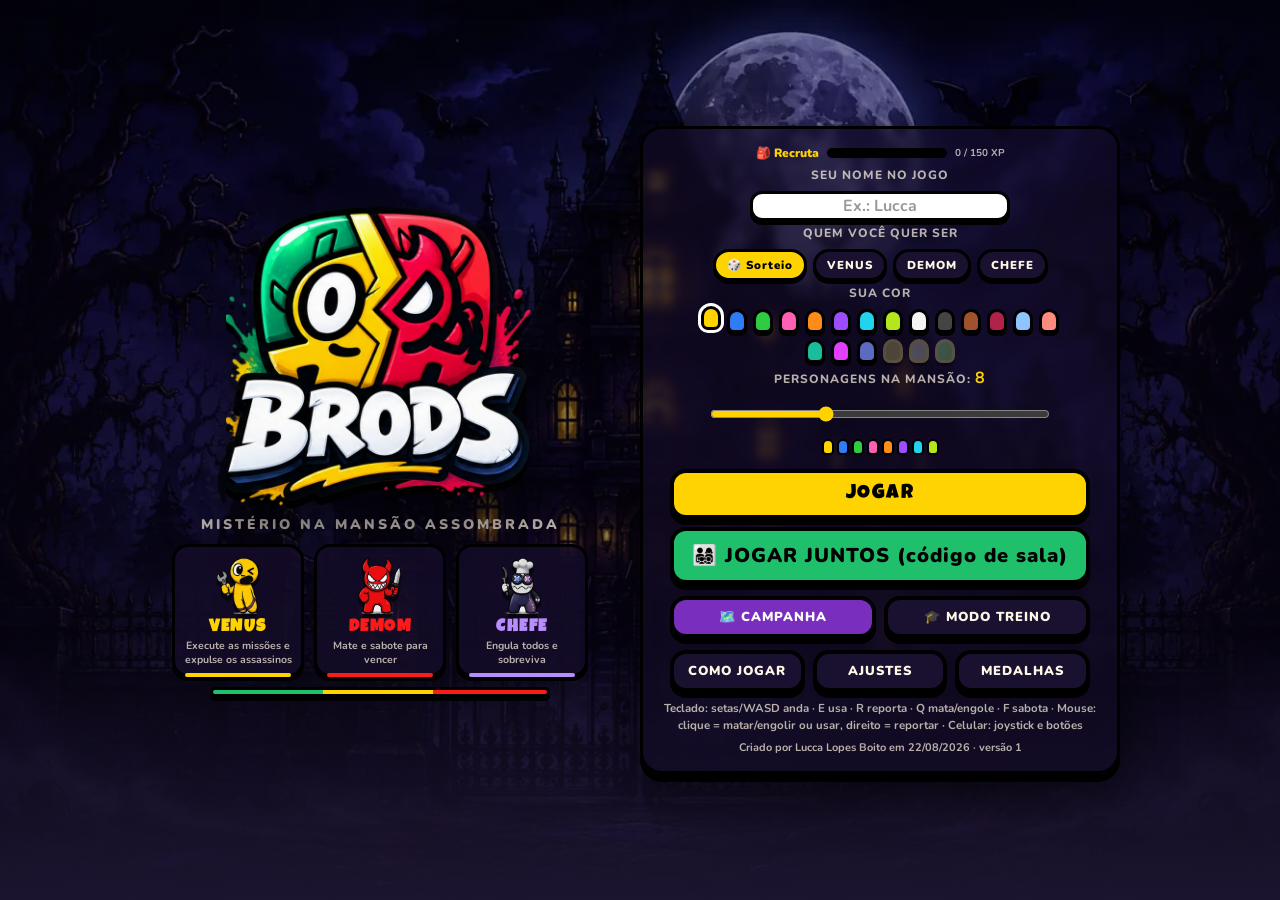
==== public/index.html @ 0fe0695c "publicação em brods.multiportal.app (Worker com assets estáticos); tela inicial no celular alinhada " ====
<!DOCTYPE html>
<html lang="pt-BR">
<head>
<meta charset="utf-8">
<meta name="viewport" content="width=device-width, initial-scale=1, maximum-scale=1, user-scalable=no, viewport-fit=cover">
<meta name="apple-mobile-web-app-capable" content="yes">
<meta name="mobile-web-app-capable" content="yes">
<title>BRODS</title>
<link rel="icon" href="data:image/svg+xml,<svg xmlns=%22http://www.w3.org/2000/svg%22 viewBox=%220 0 100 100%22><text y=%22.9em%22 font-size=%2290%22>🏚️</text></svg>">
<style>
@import url('https://fonts.googleapis.com/css2?family=Luckiest+Guy&family=Nunito:wght@600;800;900&display=swap');

:root{
  --night:#1b1037; --night-2:#0d0820; --ink:#0b0716;
  --card:#2a1a4a; --card-2:#1a1030; --panel:rgba(20,12,40,.86);
  --cream:#fff7e6; --muted:rgba(255,247,230,.7);
  --yellow:#ffd300; --red:#ff1a1a; --green:#1fbf6b; --lilac:#b98cff; --purple:#7a2ebe;
  --accent:var(--yellow);
  --display:"Luckiest Guy","Arial Black","Trebuchet MS",sans-serif;
  --body:"Nunito","Segoe UI","Trebuchet MS",Arial,sans-serif;
  --shadow:0 4px 0 #000; --shadow-lg:0 8px 0 #000,0 20px 50px rgba(0,0,0,.55);
  --r:16px;
}
*{box-sizing:border-box;-webkit-tap-highlight-color:transparent}
html,body{margin:0;height:100%;background:var(--night);color:var(--cream);font-family:var(--body);font-weight:800;overflow:hidden;touch-action:none;overscroll-behavior:none}
#app{position:fixed;inset:0}
canvas#game{position:absolute;inset:0;width:100%;height:100%;display:block}
.hidden{display:none!important}
button{font-family:inherit;font-weight:900;cursor:pointer}
button:focus-visible,input:focus-visible,.mp:focus-visible{outline:3px solid var(--yellow);outline-offset:3px}
h1,h2,.display{font-family:var(--display);font-weight:400;letter-spacing:1px;-webkit-font-smoothing:antialiased}
@media (prefers-reduced-motion:reduce){*,*::before,*::after{animation-duration:.01ms!important;animation-iteration-count:1!important;transition-duration:.01ms!important}}

/* ===== pincelada tricolor (assinatura) ===== */
.stripes{height:10px;border-radius:999px;background:linear-gradient(90deg,var(--green) 0 33%,var(--yellow) 33% 66%,var(--red) 66%);border:3px solid #000;box-shadow:var(--shadow)}

/* ===== Botões adesivo ===== */
.big-btn{display:block;width:100%;margin:10px 0 0;padding:15px 18px;border-radius:var(--r);border:4px solid #000;background:var(--yellow);color:#000;font-size:22px;letter-spacing:1.5px;box-shadow:0 6px 0 #000;transition:transform .08s,box-shadow .08s,filter .15s;font-family:var(--display);font-weight:400}
.big-btn:hover{filter:brightness(1.06)}
.big-btn:active{transform:translateY(5px);box-shadow:0 1px 0 #000}
.big-btn.secondary{background:var(--card-2);color:var(--cream);font-family:var(--body);font-weight:900;font-size:15px;letter-spacing:1px;padding:12px}
.small-btn{border:3px solid #000;border-radius:12px;background:var(--yellow);color:#000;padding:8px 14px;box-shadow:var(--shadow);font-size:14px;transition:transform .08s,box-shadow .08s}
.small-btn:active{transform:translateY(3px);box-shadow:0 1px 0 #000}
.small-btn:disabled{opacity:.4;cursor:default}
.icon-btn{background:var(--panel);color:#fff;border:3px solid #000;border-radius:12px;width:42px;height:42px;font-size:18px;box-shadow:var(--shadow);transition:transform .08s,box-shadow .08s}
.icon-btn:active{transform:translateY(3px);box-shadow:0 1px 0 #000}
.key{display:inline-block;background:var(--yellow);color:#000;border-radius:6px;padding:0 7px;border:2px solid #000;font-weight:900;font-size:.9em;line-height:1.5}

/* ===== Overlays / cartões ===== */
.overlay{position:absolute;inset:0;display:flex;align-items:center;justify-content:center;background:rgba(8,4,20,.74);backdrop-filter:blur(3px);z-index:10;padding:12px}
.card,#start-card,#mg-card{background:var(--card);border:4px solid #000;border-radius:22px;padding:22px;box-shadow:var(--shadow-lg);max-width:520px;width:100%;text-align:center}
.card h2{margin:0 0 10px;font-size:30px;color:var(--yellow);text-shadow:3px 3px 0 #000}
.hint{font-size:12.5px;color:var(--muted);margin:12px 0 0;font-weight:700;line-height:1.5}
.version{font-size:11px;color:var(--muted);margin:6px 0 0;font-weight:700}

/* ===== Tela inicial ===== */
#start{background:radial-gradient(circle at 86% 10%,#f4efc2 0 42px,rgba(244,239,194,.25) 46px,transparent 70px),radial-gradient(ellipse at 50% 20%,#3a2466 0%,#1b1037 45%,#0d0820 100%);overflow-x:hidden;overflow-y:auto;flex-direction:column;padding:6px}
#start::before{ /* mansão em silhueta */
  content:"";position:absolute;left:50%;bottom:0;width:min(120vw,1100px);height:42vh;transform:translateX(-50%);
  background:
    linear-gradient(#0b0716,#0b0716) 50% 100%/58% 55% no-repeat,
    linear-gradient(#0b0716,#0b0716) 18% 100%/14% 75% no-repeat,
    linear-gradient(#0b0716,#0b0716) 82% 100%/12% 85% no-repeat,
    linear-gradient(#0b0716,#0b0716) 50% 100%/100% 22% no-repeat;
  opacity:.9;pointer-events:none}
#start::after{ /* névoa */
  content:"";position:absolute;left:0;right:0;bottom:0;height:28vh;background:linear-gradient(transparent,rgba(120,100,170,.28));pointer-events:none;animation:fog 9s ease-in-out infinite alternate}
@keyframes fog{from{opacity:.6}to{opacity:1}}
#start-card{background:transparent;border:none;box-shadow:none;max-width:640px;position:relative;z-index:1;padding:4px;margin:auto}
#start-logo{width:min(78vw,400px);max-height:30vh;object-fit:contain;filter:drop-shadow(0 8px 0 #000) drop-shadow(0 16px 30px rgba(0,0,0,.6));animation:logoin .7s cubic-bezier(.2,1.4,.4,1)}
@keyframes logoin{from{transform:scale(.6) rotate(-6deg);opacity:0}to{transform:none;opacity:1}}
.tagline{font-size:14px;letter-spacing:3px;text-transform:uppercase;margin:0 0 10px;color:var(--muted);font-weight:900}
#start-roles{display:flex;justify-content:center;gap:12px;margin:4px 0 10px}
.role-chip{background:var(--panel);border:3px solid #000;border-radius:var(--r);padding:10px 8px 8px;width:150px;box-shadow:var(--shadow);position:relative;transition:transform .15s}
.role-chip:hover{transform:translateY(-4px)}
.role-chip img{height:56px;display:block;margin:0 auto 4px;filter:drop-shadow(0 4px 0 rgba(0,0,0,.6))}
.role-chip span{font-family:var(--display);font-size:17px;letter-spacing:1.5px;display:block}
.role-chip small{display:block;font-size:10.5px;color:var(--muted);font-weight:700;line-height:1.3;margin-top:3px}
.role-chip.venus span{color:var(--yellow)}.role-chip.demom span{color:var(--red)}.role-chip.chefe span{color:var(--lilac)}
.role-chip::after{content:"";position:absolute;left:10px;right:10px;bottom:-3px;height:4px;border-radius:3px}
.role-chip.venus::after{background:var(--yellow)}.role-chip.demom::after{background:var(--red)}.role-chip.chefe::after{background:var(--lilac)}
.opt-row{display:flex;flex-direction:column;align-items:center;gap:8px;margin:6px 0 4px}
.opt-row label{font-size:13px;letter-spacing:1px;text-transform:uppercase;color:var(--muted)}
.opt-row label b{color:var(--yellow);font-size:16px}
.opt-row input{width:min(80vw,340px);accent-color:var(--yellow);height:30px}
#crowd{display:flex;gap:3px;justify-content:center;flex-wrap:wrap;max-width:360px;min-height:22px}
#crowd i{width:14px;height:18px;border-radius:7px 7px 5px 5px;border:2px solid #000;display:block}
#start .big-btn{max-width:340px;margin-left:auto;margin-right:auto;padding:12px 18px}
#start .big-btn.secondary{padding:9px;margin-top:8px}
@media (max-height:700px){#start-logo{max-height:24vh}.role-chip img{height:44px}.role-chip small{display:none}#start-roles{margin-bottom:6px}.stripes{display:none}.hint{display:none}}

/* ===== Revelação ===== */
#reveal{background:#000;flex-direction:column}
#reveal-card{text-align:center;animation:pop .5s}
.reveal-pre{font-size:20px;color:var(--muted);margin:0;letter-spacing:2px;text-transform:uppercase}
#reveal-img{height:190px;margin:12px 0;filter:drop-shadow(0 10px 0 #000);animation:bounce .9s cubic-bezier(.2,1.6,.4,1)}
@keyframes bounce{from{transform:translateY(-60px) scale(.6);opacity:0}to{transform:none;opacity:1}}
#reveal-role{font-size:64px;margin:0;letter-spacing:5px;text-shadow:5px 5px 0 #000}
#reveal-role.venus{color:var(--yellow)}#reveal-role.demom{color:var(--red)}#reveal-role.chefe{color:var(--lilac)}
#reveal-goal{font-size:18px;margin:8px 0 0}
#reveal-controls{margin-top:14px;font-size:15px;background:rgba(255,255,255,.06);border:3px solid #000;border-radius:14px;padding:10px 18px;display:inline-block;line-height:1.9;text-align:left}
#reveal-controls b{color:var(--yellow)}

/* ===== HUD ===== */
#hud{position:absolute;inset:0;pointer-events:none}
#hud-top{position:absolute;left:0;right:0;top:0;display:flex;align-items:flex-start;justify-content:space-between;padding:10px 12px;padding-top:max(10px,env(safe-area-inset-top))}
#task-panel{background:var(--panel);border:3px solid #000;border-radius:var(--r);padding:8px 12px 10px;min-width:210px;max-width:270px;box-shadow:var(--shadow);pointer-events:auto}
#task-title{font-size:12px;letter-spacing:2px;display:flex;justify-content:space-between;gap:10px;color:var(--muted)}
#task-title span{color:var(--yellow);font-size:13px}
#task-bar{height:12px;background:#000;border-radius:8px;margin:6px 0 8px;overflow:hidden;border:2px solid #000}
#task-fill{height:100%;width:0;background:linear-gradient(90deg,var(--green),var(--yellow) 60%,var(--red));transition:width .4s}
#task-list{list-style:none;margin:0;padding:0;font-size:12.5px;line-height:1.55;max-height:30vh;overflow:hidden;font-weight:700}
#task-list li{white-space:nowrap;overflow:hidden;text-overflow:ellipsis;display:flex;gap:6px;align-items:center}
#task-list li::before{content:"";width:9px;height:9px;border-radius:50%;background:var(--yellow);border:2px solid #000;flex:none}
#task-list li.done{text-decoration:line-through;color:var(--muted)}
#task-list li.done::before{background:var(--green)}
#hud-center{display:flex;flex-direction:column;align-items:center;gap:6px}
#room-name{background:var(--panel);border:3px solid #000;border-radius:999px;padding:6px 18px;font-size:14px;letter-spacing:2px;text-transform:uppercase;box-shadow:var(--shadow)}
#role-banner{font-family:var(--display);font-size:13px;letter-spacing:2px;padding:3px 14px;border-radius:999px;border:3px solid #000;background:#000;box-shadow:0 3px 0 #000}
#role-banner.venus{color:var(--yellow)}#role-banner.demom{color:#fff;background:var(--red)}#role-banner.chefe{color:#fff;background:var(--purple)}
#hud-right{display:flex;gap:8px;pointer-events:auto}
#prompt,#prompt2{position:absolute;left:50%;transform:translateX(-50%);background:var(--panel);border:3px solid #000;border-radius:12px;padding:8px 16px;font-size:15px;box-shadow:var(--shadow);animation:bob 1s infinite;white-space:nowrap}
#prompt{bottom:18%}#prompt2{bottom:27%}
#prompt .key{margin-right:6px}
#prompt2 .key{background:var(--red);color:#fff;margin-right:6px}
#prompt2.report .key{background:#fff;color:#000}
@keyframes bob{0%,100%{transform:translate(-50%,0)}50%{transform:translate(-50%,-6px)}}
#toast{position:absolute;left:50%;top:20%;transform:translateX(-50%);background:#000;color:#fff;border:3px solid var(--yellow);border-radius:12px;padding:10px 18px;font-size:16px;box-shadow:var(--shadow);animation:pop .3s;max-width:90vw;text-align:center}
@keyframes pop{from{transform:translate(-50%,0) scale(.6)}to{transform:translate(-50%,0) scale(1)}}
#hint{position:absolute;left:50%;top:13%;transform:translateX(-50%);background:rgba(0,0,0,.82);border:3px solid var(--yellow);border-radius:12px;padding:8px 16px;font-size:14px;max-width:88vw;text-align:center}
#ghost-note{position:absolute;left:50%;bottom:12%;transform:translateX(-50%);background:rgba(60,60,120,.85);border:3px solid #aab;border-radius:12px;padding:8px 14px;font-size:14px}
#cooldown{position:absolute;right:14px;bottom:30%;background:var(--panel);border:3px solid #000;border-radius:12px;padding:6px 12px;box-shadow:var(--shadow);font-size:13px}
#cooldown #cd-label{font-family:var(--display);letter-spacing:1px;color:var(--lilac)}
body.touch #cooldown{bottom:auto;top:120px;right:10px;padding:4px 8px;font-size:11px}
body.touch #cd-ring{width:42px;height:42px}

/* Touch */
#touch-ui{display:none}
body.touch #touch-ui{display:block}
#joystick{position:absolute;left:0;bottom:0;width:50%;height:55%;pointer-events:auto}
#joy-base{position:absolute;left:40px;bottom:40px;width:130px;height:130px;border-radius:50%;background:rgba(255,255,255,.12);border:3px solid rgba(255,255,255,.35);display:none}
#joy-base.active{display:block}
#joy-knob{position:absolute;left:50%;top:50%;width:60px;height:60px;margin:-30px 0 0 -30px;border-radius:50%;background:rgba(255,211,0,.85);border:3px solid #000}
#touch-buttons{position:absolute;right:18px;bottom:26px;display:flex;flex-direction:column;gap:12px;pointer-events:auto;padding-bottom:env(safe-area-inset-bottom)}
.act-btn{width:86px;height:86px;border-radius:50%;border:4px solid #000;background:var(--yellow);color:#000;font-size:14px;letter-spacing:.5px;box-shadow:0 5px 0 #000;opacity:.5;transition:opacity .2s}
.act-btn.ready{opacity:1;animation:pulse .8s infinite}
.act-btn:active{transform:translateY(4px);box-shadow:0 1px 0 #000}
.act-btn.kill{background:var(--red);color:#fff}
.act-btn.report{background:#fff}
@keyframes pulse{0%,100%{transform:scale(1)}50%{transform:scale(1.06)}}

/* ===== Minijogo ===== */
#mg-card{max-width:560px;padding:14px;text-align:left}
#mg-head{display:flex;justify-content:space-between;align-items:center;margin-bottom:8px}
#mg-title{font-family:var(--display);font-size:20px;letter-spacing:1px;color:var(--yellow)}
#mg-body{background:var(--card-2);border:3px solid #000;border-radius:14px;padding:14px;min-height:220px;user-select:none}
.mg-instr{font-size:14px;margin:0 0 10px;font-weight:700}
.mg-row{display:flex;gap:10px;flex-wrap:wrap;justify-content:center;align-items:center}
.mg-tile{border:3px solid #000;border-radius:12px;background:#fff;color:#000;font-size:22px;min-width:56px;height:64px;display:flex;align-items:center;justify-content:center;cursor:pointer;box-shadow:var(--shadow);transition:transform .1s}
.mg-tile:active{transform:translateY(3px);box-shadow:0 1px 0 #000}
.mg-tile.done{opacity:.35;pointer-events:none}
.mg-tile.sel{outline:4px solid var(--yellow)}
.mg-tile.wrong{animation:shake .3s}
@keyframes shake{0%,100%{transform:translateX(0)}25%{transform:translateX(-6px)}75%{transform:translateX(6px)}}
.mg-ok{margin-top:12px;text-align:center;color:var(--green);font-size:18px}
.mg-book{width:40px;height:90px;border-radius:6px;color:#fff;font-size:18px;writing-mode:vertical-rl}
.mg-wire{display:flex;justify-content:space-between;gap:30px}
.mg-wire .col{display:flex;flex-direction:column;gap:10px}
.mg-dot{width:56px;height:40px;border-radius:10px;border:3px solid #000;cursor:pointer;box-shadow:var(--shadow)}
.mg-dot.sel{outline:4px solid #fff}
.mg-dot.done{opacity:.35;pointer-events:none}
.mg-slider{width:100%;accent-color:var(--yellow);height:40px}
.mg-candle{width:44px;height:80px;border-radius:8px 8px 4px 4px;background:#eee;border:3px solid #000;position:relative;cursor:pointer;box-shadow:var(--shadow)}
.mg-candle::after{content:"";position:absolute;left:50%;top:-22px;width:16px;height:22px;margin-left:-8px;border-radius:50% 50% 50% 50%/60% 60% 40% 40%;background:#ffb000;opacity:0;transition:opacity .15s}
.mg-candle.lit::after{opacity:1}
.mg-candle.flash{background:var(--yellow)}
.mg-switch{width:46px;height:80px;border-radius:10px;border:3px solid #000;background:#333;position:relative;cursor:pointer;box-shadow:var(--shadow)}
.mg-switch::after{content:"";position:absolute;left:6px;right:6px;height:30px;border-radius:6px;background:#c00;top:44px;transition:top .15s,background .15s}
.mg-switch.on::after{top:6px;background:var(--green)}
.mg-pad{display:grid;grid-template-columns:repeat(3,64px);gap:8px;justify-content:center}
.mg-code{font-size:26px;letter-spacing:8px;text-align:center;margin:6px 0;min-height:34px}
.mg-note{background:#fff8c6;color:#000;border:3px solid #000;border-radius:8px;padding:6px 12px;display:inline-block;transform:rotate(-3deg);margin-bottom:8px}
.mg-paint{width:70px;height:56px;border:4px solid #8b5a2b;background:#345;cursor:pointer;box-shadow:var(--shadow);transition:transform .2s}
.mg-meter{position:relative;height:40px;background:#222;border:3px solid #000;border-radius:10px;overflow:hidden}
.mg-zone{position:absolute;top:0;bottom:0;background:rgba(31,191,107,.7)}
.mg-mark{position:absolute;top:0;bottom:0;width:6px;background:var(--yellow)}
.mg-dirt{width:60px;height:60px;border-radius:50%;background:radial-gradient(#6b4b2a,#3a2612);border:3px solid #000;cursor:pointer}
.mg-dirt.done{opacity:0;pointer-events:none;transition:opacity .3s}
.mg-slot{width:64px;height:64px;border:3px dashed #aaa;border-radius:12px;display:flex;align-items:center;justify-content:center;font-size:30px}
.mg-slot.filled{border-style:solid;border-color:var(--green)}
.mg-hold{width:100%;padding:18px;font-size:20px;border-radius:14px;border:4px solid #000;background:var(--yellow);color:#000;box-shadow:0 5px 0 #000}
.mg-progress{height:18px;background:#000;border-radius:10px;overflow:hidden;margin-top:10px;border:2px solid #000}
.mg-progress div{height:100%;width:0;background:var(--green)}

/* ===== Reunião ===== */
#meet-card{background:var(--card);border:4px solid #000;border-radius:22px;box-shadow:var(--shadow-lg);width:min(96vw,920px);max-height:96vh;display:flex;flex-direction:column;overflow:hidden}
#meet-head{display:flex;justify-content:space-between;align-items:center;padding:10px 16px;background:var(--card-2);font-size:17px;border-bottom:3px solid #000}
#meet-title{font-family:var(--display);letter-spacing:1px;font-size:19px;color:var(--yellow)}
#meet-timer{background:var(--yellow);color:#000;border-radius:999px;min-width:46px;text-align:center;padding:3px 12px;border:3px solid #000;font-size:16px;box-shadow:0 3px 0 #000}
#meet-body{display:flex;gap:10px;padding:10px;flex:1;min-height:0}
#meet-players{display:grid;grid-template-columns:repeat(2,1fr);gap:6px;align-content:start;width:46%;overflow:auto}
.mp{display:flex;align-items:center;gap:6px;background:var(--card-2);border:3px solid #000;border-radius:12px;padding:4px 6px;cursor:pointer;position:relative;min-height:50px;transition:transform .1s,background .15s}
.mp canvas{width:36px;height:36px}
.mp .nm{font-size:13px}
.mp.dead{opacity:.4;cursor:default}
.mp.dead .nm::after{content:" ☠"}
.mp.me{outline:3px solid var(--yellow)}
.mp.voted{outline:3px solid #fff}
.mp .votes{margin-left:auto;display:flex;gap:2px;flex-wrap:wrap;max-width:70px}
.mp .votes i{display:block;width:12px;height:12px;border-radius:50%;border:2px solid #000}
.mp .tag{position:absolute;right:4px;top:-9px;font-size:10px;background:#000;border-radius:6px;padding:1px 6px;color:var(--yellow)}
.mp.votable:hover{background:#3a2a5a;transform:translateY(-2px)}
#meet-chat{flex:1;display:flex;flex-direction:column;min-width:0}
#chat-log{flex:1;overflow:auto;background:var(--card-2);border:3px solid #000;border-radius:12px;padding:8px;min-height:160px;max-height:46vh}
.bub{margin:4px 0;padding:6px 10px;border-radius:12px;background:#3a2f55;border:2px solid #000;font-size:13px;font-weight:700;animation:bubin .25s}
@keyframes bubin{from{transform:scale(.7);opacity:0}to{transform:scale(1);opacity:1}}
.bub b{margin-right:4px;font-weight:900}
.bub.sys{background:transparent;border:none;color:var(--muted);font-style:italic;text-align:center}
.bub.me{background:#4b2f7a}
#chat-input-row{display:flex;gap:6px;margin-top:6px}
#chat-input{flex:1;border:3px solid #000;border-radius:10px;padding:9px 10px;font-size:14px;font-family:inherit;font-weight:700;background:#fff;color:#000}
#meet-foot{display:flex;justify-content:space-between;align-items:center;padding:8px 16px;background:var(--card-2);border-top:3px solid #000;font-size:13px;letter-spacing:1px;text-transform:uppercase;color:var(--muted)}

/* ===== Expulsão / fim ===== */
#eject{background:#000}
#eject-card{text-align:center}
#eject-img{height:150px;animation:spin 3s linear infinite;filter:drop-shadow(0 8px 0 #000)}
@keyframes spin{from{transform:rotate(0)}to{transform:rotate(360deg)}}
#eject-text{font-size:26px;margin-top:16px}
#win-card{max-width:680px}
#win-title{font-size:52px;margin:0 0 6px;text-shadow:4px 4px 0 #000;letter-spacing:3px}
#win-title.venus{color:var(--yellow)}#win-title.demom{color:var(--red)}#win-title.chefe{color:var(--lilac)}
#win-sub{margin:0 0 10px;font-size:18px}
#win-roster{display:flex;flex-wrap:wrap;gap:6px;justify-content:center;margin:10px 0}
#win-roster .mp{cursor:default;width:auto}

/* ===== Como jogar ===== */
#how-card{max-width:860px;text-align:left}
#how-card h2{text-align:center}
.how-cols{display:flex;gap:10px;flex-wrap:wrap}
.how-box{flex:1;min-width:200px;background:var(--card-2);border:3px solid #000;border-radius:14px;padding:12px;font-size:13px;font-weight:700;line-height:1.45;border-top-width:6px}
.how-box b:first-child{font-family:var(--display);font-size:18px;letter-spacing:1.5px;font-weight:400}
.how-box.venus{border-top-color:var(--yellow)}.how-box.demom{border-top-color:var(--red)}.how-box.chefe{border-top-color:var(--lilac)}
.how-box.venus b:first-child{color:var(--yellow)}.how-box.demom b:first-child{color:var(--red)}.how-box.chefe b:first-child{color:var(--lilac)}
.how-box p{margin:6px 0 0}

/* ===== Mobile ===== */
@media (max-width:700px){
  #task-panel{min-width:150px;max-width:170px;padding:6px 8px}
  #task-list{display:none}
  #room-name{font-size:11px;padding:5px 10px}
  #role-banner{font-size:11px}
  #mg-body{min-height:180px}
  #start-roles{gap:6px}.role-chip{width:30%;padding:8px 4px}.role-chip img{height:48px}.role-chip span{font-size:14px}.role-chip small{font-size:9px}
  #start-logo{width:min(70vw,300px)}
  #meet-body{flex-direction:column}
  #meet-players{width:100%;grid-template-columns:repeat(3,1fr)}
  .mp canvas{width:28px;height:28px}.mp .nm{font-size:11px}
  #chat-log{min-height:100px;max-height:26vh}
  #reveal-img{height:120px}#reveal-role{font-size:42px}
  .how-cols{flex-direction:column}#how-card{max-height:92vh;overflow:auto}
  #win-title{font-size:36px}
}

/* ===== sabotagem ===== */
#sab-banner{position:absolute;left:50%;top:8%;transform:translateX(-50%);background:var(--red);color:#fff;border:3px solid #000;border-radius:12px;padding:8px 18px;font-size:15px;letter-spacing:1px;box-shadow:var(--shadow);text-transform:uppercase;white-space:nowrap;max-width:92vw;overflow:hidden;text-overflow:ellipsis}
#sab-banner.urgent{animation:blink .5s infinite}
@keyframes blink{50%{background:#000}}
body.touch #sab-banner{top:auto;bottom:2%;font-size:12px}
.act-btn.sab{background:var(--purple);color:#fff;font-size:12px}
.sab-grid{display:grid;grid-template-columns:repeat(2,1fr);gap:10px}
.sab-btn{background:var(--card);border:3px solid #000;border-radius:14px;padding:10px;color:var(--cream);text-align:left;box-shadow:var(--shadow);display:flex;flex-direction:column;gap:4px;transition:transform .1s}
.sab-btn:hover{transform:translateY(-2px)}
.sab-btn:disabled{opacity:.4;cursor:default}
.sab-btn .sab-ico{font-size:26px}
.sab-btn b{font-size:14px;color:var(--yellow)}
.sab-btn small{font-size:11px;color:var(--muted);font-weight:700;line-height:1.3}
@media (max-width:600px){.sab-grid{grid-template-columns:1fr}}

/* ===== cômodos especiais ===== */
.book-row{display:flex;gap:10px;align-items:flex-start;background:var(--card);border:3px solid #000;border-radius:12px;padding:8px;margin:6px 0}
.book-row canvas{flex:none;border-radius:8px;background:rgba(0,0,0,.3)}
.book-txt{flex:1;font-size:13px;line-height:1.5;font-weight:700}
.book-say{margin-top:6px;padding:6px 8px;background:rgba(120,120,200,.2);border-radius:8px;font-style:italic}

/* ===== ajustes / medalhas ===== */
.btn-row{display:flex;gap:8px;max-width:420px;margin:8px auto 0}
.btn-row .big-btn{margin:0;padding:10px 6px;font-size:13px}
#set-card,#med-card{max-width:620px;max-height:94vh;overflow:auto;text-align:left}
#set-card h2,#med-card h2{text-align:center}
.set-row{display:flex;align-items:center;justify-content:space-between;gap:10px;padding:7px 0;border-bottom:2px solid rgba(0,0,0,.35);font-size:13px}
.set-row label{flex:1}
.set-ctl{display:flex;align-items:center;gap:8px;width:52%}
.set-ctl input{flex:1;accent-color:var(--yellow)}
.set-ctl b{min-width:42px;text-align:right;color:var(--yellow)}
.tog{min-width:110px;background:#555;color:#fff}
.tog.on{background:var(--green);color:#000}
.med{display:flex;gap:12px;align-items:center;padding:8px;border-radius:12px;border:3px solid #000;background:var(--card-2);margin:6px 0;opacity:.55}
.med.has{opacity:1;background:#3a2a5a;border-color:var(--yellow)}
.med-ico{font-size:30px;width:44px;text-align:center}
.med-txt b{display:block;font-size:14px}
.med-txt small{font-size:12px;color:var(--muted);font-weight:700}
.med-count{font-family:var(--body);font-size:16px;color:var(--muted);margin-left:8px}
@media (max-height:700px){.btn-row .big-btn{padding:8px 4px}}

/* ===== acabamento / juice ===== */
.overlay{animation:ovin .22s ease-out}
@keyframes ovin{from{opacity:0}to{opacity:1}}
.card,#mg-card,#meet-card{animation:cardin .28s cubic-bezier(.2,1.4,.4,1)}
@keyframes cardin{from{transform:scale(.85);opacity:0}to{transform:none;opacity:1}}
#meet-card{animation:slam .4s cubic-bezier(.2,1.6,.4,1)}
@keyframes slam{0%{transform:scale(1.25);opacity:0}60%{transform:scale(.98);opacity:1}100%{transform:none}}
#flash{position:absolute;inset:0;pointer-events:none;background:#ff1a1a;opacity:0;z-index:5}
#flash.on{animation:flash .45s ease-out}
@keyframes flash{0%{opacity:.55}100%{opacity:0}}
#loading{position:absolute;inset:0;background:var(--night-2);z-index:50;display:flex;flex-direction:column;align-items:center;justify-content:center;color:var(--muted);font-size:14px;letter-spacing:2px;text-transform:uppercase}
#loading-logo{width:min(60vw,260px);opacity:.9;animation:pulse 1.2s infinite}
#hud-right{flex-direction:column;align-items:flex-end;gap:8px}
#hud-btns{display:flex;gap:8px}
#minimap{width:184px;height:100px;background:rgba(10,6,24,.8);border:3px solid #000;border-radius:12px;box-shadow:var(--shadow)}
body.touch #minimap{width:130px;height:70px}
.mp .votes i{animation:votein .3s cubic-bezier(.2,1.6,.4,1)}
@keyframes votein{from{transform:scale(0)}to{transform:scale(1)}}
#cooldown{display:flex;align-items:center;gap:10px;font-size:12px;line-height:1.3}
#cd-ring{width:52px;height:52px;border-radius:50%;background:conic-gradient(var(--yellow) var(--p,0%),rgba(255,255,255,.12) 0);border:3px solid #000;display:flex;align-items:center;justify-content:center;position:relative}
#cd-ring::before{content:"";position:absolute;inset:5px;border-radius:50%;background:#14102a}
#cd-num{position:relative;font-weight:900;font-size:14px}
#cd-ring.ready{background:var(--green);animation:pulse .8s infinite}
#cd-ring.ready #cd-num{color:#000}
#confetti{position:absolute;inset:0;overflow:hidden;pointer-events:none}
#confetti i{position:absolute;top:-12px;width:10px;height:14px;border:2px solid #000;animation:fall linear forwards}
@keyframes fall{to{transform:translateY(110vh) rotate(720deg)}}
@media (max-height:600px){#minimap{display:none}}

/* ===== rodada 2 ===== */
#win-hero{height:120px;margin:-60px auto 4px;display:block;filter:drop-shadow(0 8px 0 #000);animation:bounce .9s cubic-bezier(.2,1.6,.4,1)}
.role-venus{color:var(--yellow)}.role-demom{color:var(--red)}.role-chefe{color:var(--lilac)}
#room-name{white-space:nowrap;max-width:46vw;overflow:hidden;text-overflow:ellipsis}
.mg-candle{background:linear-gradient(90deg,#fff 0,#f3f0e6 50%,#d9d4c4 100%);box-shadow:var(--shadow),inset -6px 0 10px rgba(0,0,0,.12)}
.mg-candle::before{content:"";position:absolute;left:50%;top:-6px;width:3px;height:8px;margin-left:-1.5px;background:#333;border-radius:2px}
.mg-candle::after{box-shadow:0 0 18px 6px rgba(255,180,60,.55)}
.mg-tile{box-shadow:var(--shadow),inset 0 -4px 0 rgba(0,0,0,.08)}
@media (max-width:700px){
  #hud-top{padding:6px 8px}
  #task-panel{min-width:120px;max-width:130px;padding:5px 8px}
  #task-title{font-size:10px;letter-spacing:1px}
  #room-name{font-size:9px;padding:4px 8px;max-width:38vw;letter-spacing:.5px}
  #role-banner{font-size:10px;padding:2px 8px}
  #hud-right{gap:4px}
  .icon-btn{width:36px;height:36px;font-size:15px}
  #minimap{width:110px;height:60px}
  #win-hero{height:90px;margin-top:-50px}
  .act-btn{width:74px;height:74px;font-size:12px}
  #touch-buttons{right:12px;bottom:18px;gap:10px}
}

#reveal.venus{background:radial-gradient(circle at 50% 38%,rgba(255,211,0,.22),#000 62%)}
#reveal.demom{background:radial-gradient(circle at 50% 38%,rgba(255,26,26,.25),#000 62%)}
#reveal.chefe{background:radial-gradient(circle at 50% 38%,rgba(185,140,255,.25),#000 62%)}

#start.art{background-size:cover;background-position:center 30%;background-repeat:no-repeat}
#start.art::before{display:none}
#start.art::after{opacity:.6}

/* ===== revelação ===== */
#tl-card{max-width:680px;max-height:94vh;overflow:auto;text-align:left}
#tl-card h2{text-align:center}
.tl-roster{display:flex;flex-wrap:wrap;gap:6px;justify-content:center;margin-bottom:10px}
.tl-chip{font-size:12px;padding:3px 10px;border-radius:999px;background:var(--card-2);border:2px solid #000}
.tl-row{display:flex;gap:10px;align-items:flex-start;padding:7px 8px;border-radius:10px;margin:4px 0;background:var(--card-2);border:2px solid #000;font-size:13px;font-weight:700}
.tl-row.kill{border-color:var(--red)}.tl-row.lie{border-color:#ff8c1a}.tl-row.meet{border-color:var(--yellow)}.tl-row.sab{border-color:var(--purple)}.tl-row.good{border-color:var(--green)}
.tl-time{color:var(--muted);font-variant-numeric:tabular-nums;min-width:42px}
.tl-ico{font-size:16px;min-width:22px;text-align:center}

.name-row input{width:min(80vw,260px);border:3px solid #000;border-radius:12px;padding:9px 12px;font:900 16px var(--body);text-align:center;background:#fff;color:#000;box-shadow:var(--shadow)}
.name-row input::placeholder{color:#999;font-weight:700}

/* ===== escolha de papel / cor, disfarce ===== */
.seg{display:flex;gap:6px;flex-wrap:wrap;justify-content:center}
.seg button{border:3px solid #000;border-radius:999px;background:var(--card-2);color:var(--cream);padding:6px 12px;font-size:12px;letter-spacing:1px;box-shadow:0 3px 0 #000}
.seg button.on{background:var(--yellow);color:#000}
.seg button[data-role=demom].on{background:var(--red);color:#fff}.seg button[data-role=chefe].on{background:var(--purple);color:#fff}
#color-pick{display:flex;gap:6px;flex-wrap:wrap;justify-content:center;max-width:360px}
#color-pick i{width:22px;height:26px;border-radius:10px 10px 7px 7px;border:3px solid #000;display:block;cursor:pointer;box-shadow:0 3px 0 #000;transition:transform .1s}
#color-pick i.on{outline:3px solid #fff;transform:translateY(-3px)}
#disguise{font-size:11px;letter-spacing:.5px;background:rgba(0,0,0,.75);border:2px solid #000;border-radius:999px;padding:2px 10px;color:var(--muted)}
#reveal-disguise{display:flex;align-items:center;gap:10px;justify-content:center;margin:10px auto 0;background:rgba(255,255,255,.08);border:3px solid var(--yellow);border-radius:14px;padding:8px 14px;max-width:520px;font-size:14px;text-align:left}
#reveal-disguise img{height:56px}
#reveal-disguise b{color:var(--yellow)}
@media (max-height:700px){#color-pick i{width:18px;height:22px}}

/* ===== tela inicial compacta / duas colunas ===== */
#start-card{display:flex;flex-direction:column;align-items:center;gap:6px;max-width:1000px;width:100%}
#start-left,#start-right{width:100%;max-width:560px}
#start-right .opt-row{margin:4px 0}
#start-right .opt-row label{font-size:12px}
#start-right .big-btn{max-width:420px;margin:8px auto 0;padding:11px 16px;font-size:20px}
#start-right .big-btn.secondary{padding:8px;font-size:13px;margin-top:6px}
#start-right .btn-row{max-width:420px;margin:6px auto 0}
#start-right .hint{margin-top:8px;font-size:11.5px}
#color-pick i{width:20px;height:24px}
.seg button{padding:5px 11px;font-size:11.5px}
#crowd i{width:12px;height:16px}
@media (min-width:900px) and (min-height:560px){
  #start{padding:10px}
  #start-card{flex-direction:row;align-items:center;justify-content:center;gap:40px;max-width:1080px}
  #start-left{flex:0 0 440px;text-align:center}
  #start-right{flex:0 0 480px;background:rgba(20,12,40,.62);border:3px solid #000;border-radius:22px;padding:16px 20px;box-shadow:var(--shadow-lg);backdrop-filter:blur(4px)}
  #start-logo{width:min(40vw,420px);max-height:34vh}
  #start-roles{gap:10px}
  .role-chip{width:132px}
  .role-chip img{height:58px}
  #start-right .big-btn{margin-top:8px}
}
@media (min-width:900px) and (max-height:760px){
  #start-logo{max-height:26vh}
  .role-chip img{height:46px}.role-chip small{display:none}
  #start-right{padding:10px 16px}
  #start-right .hint{display:none}
  #start-right .opt-row{margin:2px 0}
  #color-pick i{width:17px;height:20px}
}

/* ===== carreira / campanha ===== */
#rank-box{display:flex;align-items:center;gap:8px;justify-content:center;margin:0 0 6px;font-size:12px}
#rank-badge{font-weight:900;color:var(--yellow);white-space:nowrap}
#rank-bar{width:120px;height:10px;background:#000;border:2px solid #000;border-radius:8px;overflow:hidden}
#rank-fill{height:100%;width:0;background:linear-gradient(90deg,var(--green),var(--yellow));transition:width .4s}
#rank-xp{color:var(--muted);font-weight:700;white-space:nowrap}
#color-pick i.special{border-color:var(--yellow)}
#color-pick i.special.locked{opacity:.35;filter:grayscale(.6)}
.big-btn.secondary.camp{background:var(--purple);color:#fff}
#win-xp{background:var(--card-2);border:3px solid #000;border-radius:12px;padding:6px 12px;font-size:12px;color:var(--muted);margin:0 0 8px}
#win-xp b{color:var(--yellow);font-size:15px}
#camp-card{max-width:620px;max-height:94vh;overflow:auto;text-align:left}
#camp-card h2{text-align:center}
.ph-card{background:var(--card-2);border:3px solid #000;border-radius:14px;padding:10px;margin:8px 0}
.ph-card.locked{opacity:.55}
.ph-card.done{border-color:var(--yellow)}
.ph-head{display:flex;align-items:center;gap:10px}
.ph-num{width:34px;height:34px;border-radius:50%;background:var(--yellow);color:#000;display:flex;align-items:center;justify-content:center;font-family:var(--display);font-size:18px;border:3px solid #000;flex:none}
.ph-card.locked .ph-num{background:#555;font-size:14px}
.ph-title{flex:1}.ph-title b{display:block;font-size:15px}.ph-title small{font-size:12px;color:var(--muted);font-weight:700}
.ph-stars{font-size:16px;letter-spacing:2px;color:var(--yellow)}
.ph-row{display:flex;gap:8px;margin-top:8px;flex-wrap:wrap}
.ph-row .small-btn{flex:1;font-size:12px}
.boss-btn{background:var(--red)!important;color:#fff!important}
.boss-btn:disabled{background:#444!important;color:#aaa!important}

/* ===== jogar juntos ===== */
.big-btn.online{background:var(--green);color:#000;font-family:var(--body);font-weight:900;font-size:15px;letter-spacing:1px;padding:10px}
#online-card{max-width:520px}
.join-row{display:flex;gap:8px;margin-top:10px}
#join-code{flex:1;border:3px solid #000;border-radius:12px;padding:10px;font:900 22px var(--body);text-align:center;letter-spacing:6px;text-transform:uppercase;background:#fff;color:#000}
.join-row .big-btn{margin:0;width:auto;padding:10px 16px}
#lobby-code{font-family:var(--display);font-size:44px;letter-spacing:8px;color:var(--yellow);text-shadow:3px 3px 0 #000;margin:4px 0 10px}
#lobby-list{list-style:none;padding:0;margin:0 0 8px;display:flex;flex-direction:column;gap:6px;max-height:40vh;overflow:auto}
.lobby-m{display:flex;align-items:center;gap:10px;background:var(--card-2);border:3px solid #000;border-radius:12px;padding:6px 10px;font-size:14px;text-align:left}
.lobby-m.me{outline:3px solid var(--yellow)}
.lobby-m i{width:18px;height:22px;border-radius:9px 9px 6px 6px;border:2px solid #000;display:block}

/* ===== celular: tela inicial rola a partir do topo, sem cortar o logo ===== */
@media (max-width:899px){
  #start{justify-content:flex-start;align-items:center;padding:8px 6px 24px}
  #start-card{margin:0 auto}
  #start-logo{max-height:22vh;width:min(62vw,260px)}
  .tagline{font-size:11px;letter-spacing:2px;margin:0 0 6px}
  .role-chip{padding:6px 4px}.role-chip img{height:40px}.role-chip small{display:none}.role-chip span{font-size:13px}
  #start-roles{margin:2px 0 6px}
  .big-btn.online{font-size:13px;padding:9px}
  .btn-row .big-btn{font-size:12px;padding:8px 4px}
  #rank-box{font-size:11px}
  #start-right .hint{display:none}
}

</style>
</head>
<body>
<div id="app">
  <canvas id="game"></canvas>
  <div id="flash"></div>
  <div id="loading"><img id="loading-logo" alt=""><div class="stripes" style="width:220px;margin:14px auto"></div><p>Carregando a mansão…</p></div>

  <!-- HUD -->
  <div id="hud" class="hidden">
    <div id="hud-top">
      <div id="task-panel">
        <div id="task-title">MISSÕES <span id="task-count">0%</span></div>
        <div id="task-bar"><div id="task-fill"></div></div>
        <ul id="task-list"></ul>
      </div>
      <div id="hud-center">
        <div id="room-name">Mansão</div>
        <div id="role-banner" class="venus">VENUS</div>
        <div id="disguise" class="hidden"></div>
      </div>
      <div id="hud-right">
        <div id="hud-btns">
          <button id="btn-sound" class="icon-btn" title="Som">🔊</button>
          <button id="btn-menu" class="icon-btn" title="Menu">☰</button>
        </div>
        <canvas id="minimap" width="184" height="100"></canvas>
      </div>
    </div>
    <div id="prompt" class="hidden"><span class="key">E</span> <span id="prompt-text">Usar</span></div>
    <div id="prompt2" class="hidden"><span class="key" id="prompt2-key">Q</span> <span id="prompt2-text">Matar</span></div>
    <div id="hint" class="hidden"></div>
    <div id="sab-banner" class="hidden"></div>
    <div id="toast" class="hidden"></div>
    <div id="ghost-note" class="hidden">👻 Você virou fantasma — agora só observa (atravessa paredes).</div>
    <div id="touch-ui">
      <div id="joystick"><div id="joy-base"><div id="joy-knob"></div></div></div>
      <div id="touch-buttons">
        <button id="btn-sab" class="act-btn sab hidden">SABOTAR</button>
        <button id="btn-kill" class="act-btn kill hidden">MATAR</button>
        <button id="btn-report" class="act-btn report">REPORTAR</button>
        <button id="btn-use" class="act-btn">USAR</button>
      </div>
    </div>
    <div id="cooldown" class="hidden"><div id="cd-ring"><span id="cd-num"></span></div><div><span id="cd-label">MATAR</span><br><span id="cd-val"></span></div></div>
  </div>

  <!-- Minigame overlay -->
  <div id="minigame" class="overlay hidden">
    <div id="mg-card">
      <div id="mg-head"><span id="mg-title">Missão</span><button id="mg-close" class="icon-btn">✕</button></div>
      <div id="mg-body"></div>
    </div>
  </div>

  <!-- Start screen -->
  <div id="start" class="overlay">
    <div id="start-card">
      <div id="start-left">
        <img id="start-logo" alt="BRODS">
        <p class="tagline">Mistério na Mansão Assombrada</p>
        <div id="start-roles">
          <div class="role-chip venus"><img data-sprite="venus_front" alt=""><span>VENUS</span><small>Execute as missões e expulse os assassinos</small></div>
          <div class="role-chip demom"><img data-sprite="demom_front" alt=""><span>DEMOM</span><small>Mate e sabote para vencer</small></div>
          <div class="role-chip chefe"><img data-sprite="chefe_front" alt=""><span>CHEFE</span><small>Engula todos e sobreviva</small></div>
        </div>
        <div class="stripes" style="max-width:340px;margin:10px auto 0"></div>
      </div>
      <div id="start-right">
        <div id="rank-box"><span id="rank-badge">🎒 Recruta</span><div id="rank-bar"><div id="rank-fill"></div></div><small id="rank-xp">0 XP</small></div>
        <div class="opt-row name-row"><label for="player-name">Seu nome no jogo</label><input id="player-name" type="text" maxlength="14" placeholder="Ex.: Lucca" autocomplete="off"></div>
        <div class="opt-row"><label>Quem você quer ser</label><div id="role-pick" class="seg"><button data-role="random" class="on">🎲 Sorteio</button><button data-role="venus">VENUS</button><button data-role="demom">DEMOM</button><button data-role="chefe">CHEFE</button></div></div>
        <div class="opt-row"><label>Sua cor</label><div id="color-pick"></div></div>
        <div class="opt-row"><label>Personagens na mansão: <b id="players-val">8</b></label><input id="players-range" type="range" min="4" max="16" value="8" aria-label="Número de personagens"><div id="crowd" aria-hidden="true"></div></div>
        <button id="btn-play" class="big-btn">JOGAR</button>
        <button id="btn-online" class="big-btn online">👨‍👩‍👧‍👦 JOGAR JUNTOS (código de sala)</button>
        <div class="btn-row"><button id="btn-campaign" class="big-btn secondary camp">🗺️ CAMPANHA</button><button id="btn-tutorial" class="big-btn secondary">🎓 MODO TREINO</button></div>
        <div class="btn-row">
          <button id="btn-how" class="big-btn secondary">COMO JOGAR</button>
          <button id="btn-settings" class="big-btn secondary">AJUSTES</button>
          <button id="btn-medals" class="big-btn secondary">MEDALHAS</button>
        </div>
        <p class="hint">Teclado: setas/WASD anda · <b>E</b> usa · <b>R</b> reporta · <b>Q</b> mata/engole · <b>F</b> sabota · Mouse: clique = matar/engolir ou usar, direito = reportar · Celular: joystick e botões</p>
        <p class="version">Criado por <b>Lucca Lopes Boito</b> em 22/08/2026 · versão 1</p>
      </div>
    </div>
  </div>

  <!-- Role reveal -->
  <div id="reveal" class="overlay hidden">
    <div id="reveal-card">
      <p class="reveal-pre">Você é…</p>
      <img id="reveal-img" alt="">
      <h1 id="reveal-role">VENUS</h1>
      <p id="reveal-goal"></p>
      <div id="reveal-disguise" class="hidden"><img id="reveal-disguise-img" alt=""><span id="reveal-disguise-text"></span></div>
      <p id="reveal-mates" class="hint"></p>
      <div id="reveal-controls"></div>
    </div>
  </div>

  <!-- Meeting -->
  <div id="meeting" class="overlay hidden">
    <div id="meet-card">
      <div id="meet-head"><span id="meet-title">Reunião</span><span style="display:flex;gap:8px;align-items:center"><span id="meet-timer">25</span><button id="btn-meet-quit" class="icon-btn" title="Sair da partida">✕</button></span></div>
      <div id="meet-body">
        <div id="meet-players"></div>
        <div id="meet-chat">
          <div id="chat-log"></div>
          <div id="chat-input-row">
            <input id="chat-input" type="text" maxlength="120" placeholder="Digite o que quer dizer… (ex: eu vi o Azul na Cozinha)" autocomplete="off">
            <button id="chat-send" class="small-btn">Falar</button>
          </div>
        </div>
      </div>
      <div id="meet-foot"><span id="meet-status">Discussão</span><button id="btn-skip" class="small-btn">Pular voto</button></div>
    </div>
  </div>

  <!-- Eject result -->
  <div id="eject" class="overlay hidden"><div id="eject-card"><img id="eject-img" alt=""><h2 id="eject-text"></h2></div></div>

  <!-- Como jogar -->
  <div id="how" class="overlay hidden">
    <div class="card" id="how-card">
      <h2>Como jogar BRODS</h2>
      <div class="how-cols">
        <div class="how-box venus"><b>VENUS</b><p>Faça suas <b>missões</b> (estações amarelas: chegue perto e aperte <span class="key">E</span> / USAR). Se achar um <b>corpo</b>, aperte <span class="key">R</span> / REPORTAR. No Salão tem o <b>botão de emergência</b> (<span class="key">E</span>). Na reunião, conte o que viu e <b>vote</b> no suspeito. Vence fazendo todas as missões ou expulsando o DEMOM e o CHEFE.</p></div>
        <div class="how-box demom"><b>DEMOM</b><p>Você parece um VENUS normal. Chegue perto de alguém <b>sozinho</b> e aperte <span class="key">Q</span> / MATAR. Depois espere o tempo de recarga. Sabote com <span class="key">F</span> / SABOTAR (luzes, portas, fantasmas, missões). Fuja pelas <b>passagens secretas</b> (<span class="key">E</span>). Na reunião, <b>minta</b> e acuse outros. Vence quando sobrar pouco VENUS.</p></div>
        <div class="how-box chefe"><b>CHEFE</b><p>Você parece um VENUS normal. Chegue bem perto de alguém e aperte <span class="key">Q</span> / ENGOLIR. O engolido fica <b>60 s na sua barriga</b> — se você for expulso ou morto nesse tempo, ele escapa. Pode engolir até o DEMOM. Vence sendo o <b>último em pé</b>.</p></div>
      </div>
      <p class="hint">Andar: setas ou WASD (celular: joystick) · <span class="key">E</span> usar · <span class="key">R</span> reportar · <span class="key">Q</span> matar/engolir · <span class="key">Esc</span> pausa/sair · Mouse: clique esquerdo = matar/engolir (ou usar), direito = reportar</p>
      <button id="btn-how-close" class="big-btn">ENTENDI</button>
    </div>
  </div>

  <!-- Ajustes -->
  <div id="settings" class="overlay hidden">
    <div class="card" id="set-card">
      <h2>Ajustes da partida</h2>
      <div id="set-body"></div>
      <button id="btn-settings-close" class="big-btn">PRONTO</button>
    </div>
  </div>
  <!-- Jogar juntos -->
  <div id="online" class="overlay hidden">
    <div class="card" id="online-card">
      <h2>Jogar juntos</h2>
      <div id="online-choice">
        <p class="hint" style="margin:0 0 10px">Cada um no seu celular ou computador. Um cria a sala e os outros entram com o código. O nome e a cor escolhidos na tela inicial valem aqui.</p>
        <button id="btn-create-room" class="big-btn">CRIAR SALA</button>
        <div class="join-row"><input id="join-code" type="text" maxlength="6" placeholder="CÓDIGO" autocomplete="off" autocapitalize="characters"><button id="btn-join-room" class="big-btn secondary">ENTRAR</button></div>
        <p id="online-status" class="hint"></p>
        <button id="btn-online-close" class="big-btn secondary">VOLTAR</button>
      </div>
      <div id="lobby" class="hidden">
        <p class="hint" style="margin:0">Código da sala — fale pros outros:</p>
        <div id="lobby-code">----</div>
        <ul id="lobby-list"></ul>
        <p id="lobby-count" class="hint"></p>
        <div id="lobby-host"><button id="btn-lobby-start" class="big-btn">COMEÇAR A PARTIDA</button><p class="hint" style="margin-top:6px">Use o controle "Personagens na mansão" da tela inicial pra definir quantos bots completam a turma.</p></div>
        <div id="lobby-guest" class="hidden"><p class="hint">⏳ Aguardando o dono da sala começar…</p></div>
        <button id="btn-leave-room" class="big-btn secondary">SAIR DA SALA</button>
      </div>
    </div>
  </div>
  <!-- Campanha -->
  <div id="campaign" class="overlay hidden">
    <div class="card" id="camp-card">
      <h2>Campanha</h2>
      <p class="hint" style="margin:0 0 8px">Vença 2 partidas de uma fase para liberar o chefão. Derrote o chefão para abrir a próxima fase. Na campanha você é sempre VENUS.</p>
      <div id="camp-body"></div>
      <button id="btn-camp-close" class="big-btn">FECHAR</button>
    </div>
  </div>
  <!-- Revelação final -->
  <div id="timeline" class="overlay hidden">
    <div class="card" id="tl-card">
      <h2>A revelação</h2>
      <p class="hint" style="margin:0 0 8px">Tudo o que aconteceu de verdade nesta partida — quem era quem, cada ataque, cada mentira.</p>
      <div id="tl-body"></div>
      <button id="btn-tl-close" class="big-btn">FECHAR</button>
    </div>
  </div>
  <!-- Medalhas -->
  <div id="medals" class="overlay hidden">
    <div class="card" id="med-card">
      <h2>Medalhas <span id="med-count" class="med-count"></span></h2>
      <div id="med-body"></div>
      <button id="btn-medals-close" class="big-btn">FECHAR</button>
    </div>
  </div>

  <!-- Pause / menu -->
  <div id="menu" class="overlay hidden">
    <div class="card">
      <h2>Pausa</h2>
      <button id="btn-resume" class="big-btn">Continuar</button>
      <button id="btn-restart" class="big-btn secondary">Sair da partida</button>
    </div>
  </div>

  <!-- End screen -->
  <div id="win" class="overlay hidden">
    <div id="confetti"></div>
    <div class="card" id="win-card">
      <img id="win-hero" alt="">
      <h1 id="win-title">VENUS VENCERAM!</h1>
      <p id="win-sub"></p>
      <div id="win-xp" class="hidden"></div>
      <div id="win-roster"></div>
      <button id="btn-again" class="big-btn">Jogar de novo</button>
      <div class="btn-row"><button id="btn-win-timeline" class="big-btn secondary">🔎 Ver revelação</button><button id="btn-win-medals" class="big-btn secondary">🏅 Ver medalhas</button></div>
    </div>
  </div>
</div>
<script>
const SPRITE_DATA = {"chefe_atk": "[data-uri]", "chefe_back": "[data-uri]", "chefe_dead": "[data-uri]", "chefe_front": "[data-uri]", "chefe_idle": "[data-uri]", "chefe_jump": "[data-uri]", "chefe_q34": "[data-uri]", "chefe_run": "[data-uri]", "chefe_side": "[data-uri]", "demom_atk": "[data-uri]", "demom_back": "[data-uri]", "demom_dead": "[data-uri]", "demom_front": "[data-uri]", "demom_idle": "[data-uri]", "demom_jump": "[data-uri]", "demom_q34": "[data-uri]", "demom_run": "[data-uri]", "demom_side": "[data-uri]", "logo_main": "[data-uri]", "logo_word": "[data-uri]", "venus_atk": "[data-uri]", "venus_back": "[data-uri]", "venus_dead": "[data-uri]", "venus_front": "[data-uri]", "venus_idle": "[data-uri]", "venus_jump": "[data-uri]", "venus_q34": "[data-uri]", "venus_run": "[data-uri]", "venus_side": "[data-uri]", "room_biblioteca": "[data-uri]", "room_capela": "[data-uri]", "room_corredor": "[data-uri]", "room_cozinha": "[data-uri]", "room_fundo": "[data-uri]", "room_galeria": "[data-uri]", "room_jantar": "[data-uri]", "room_jardim": "[data-uri]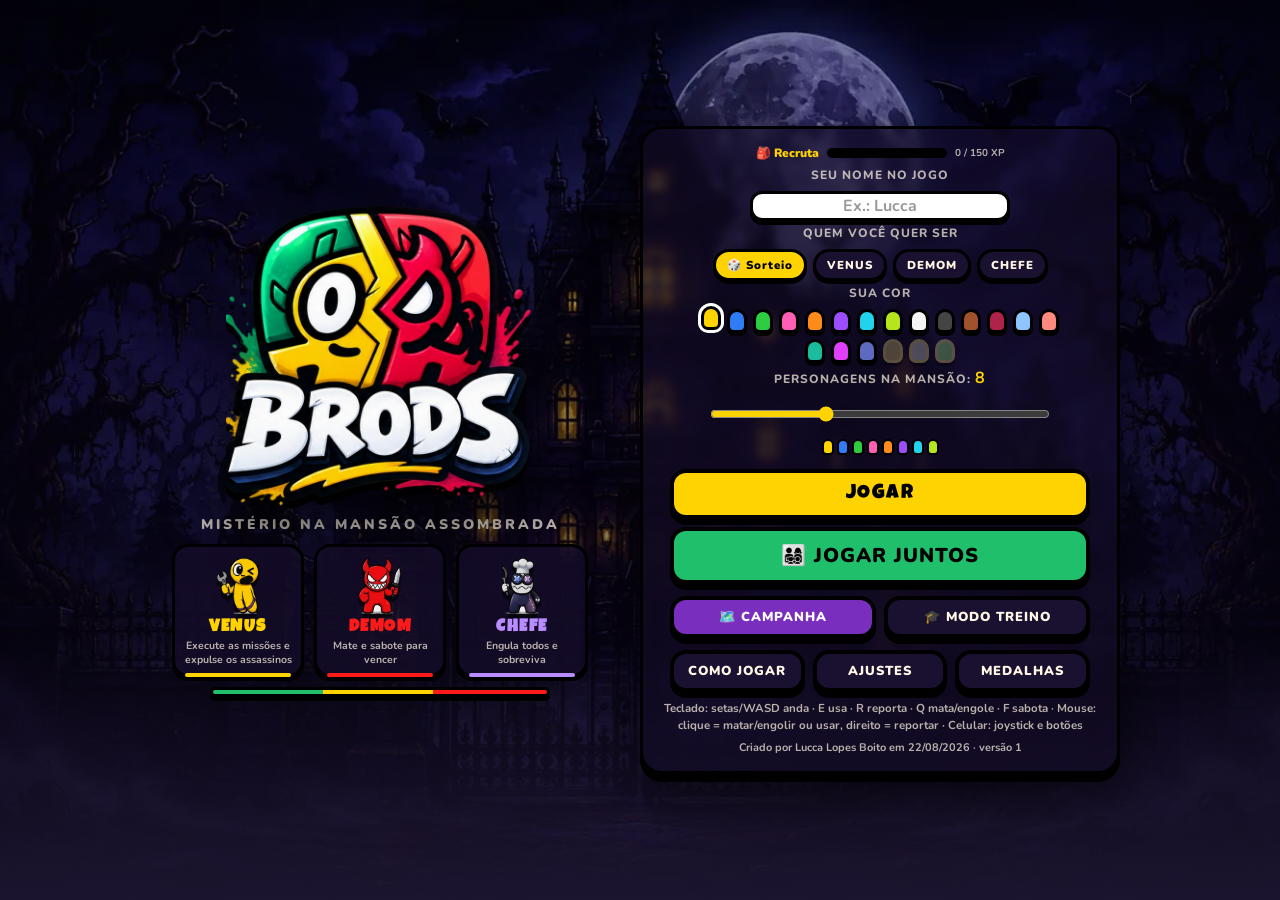
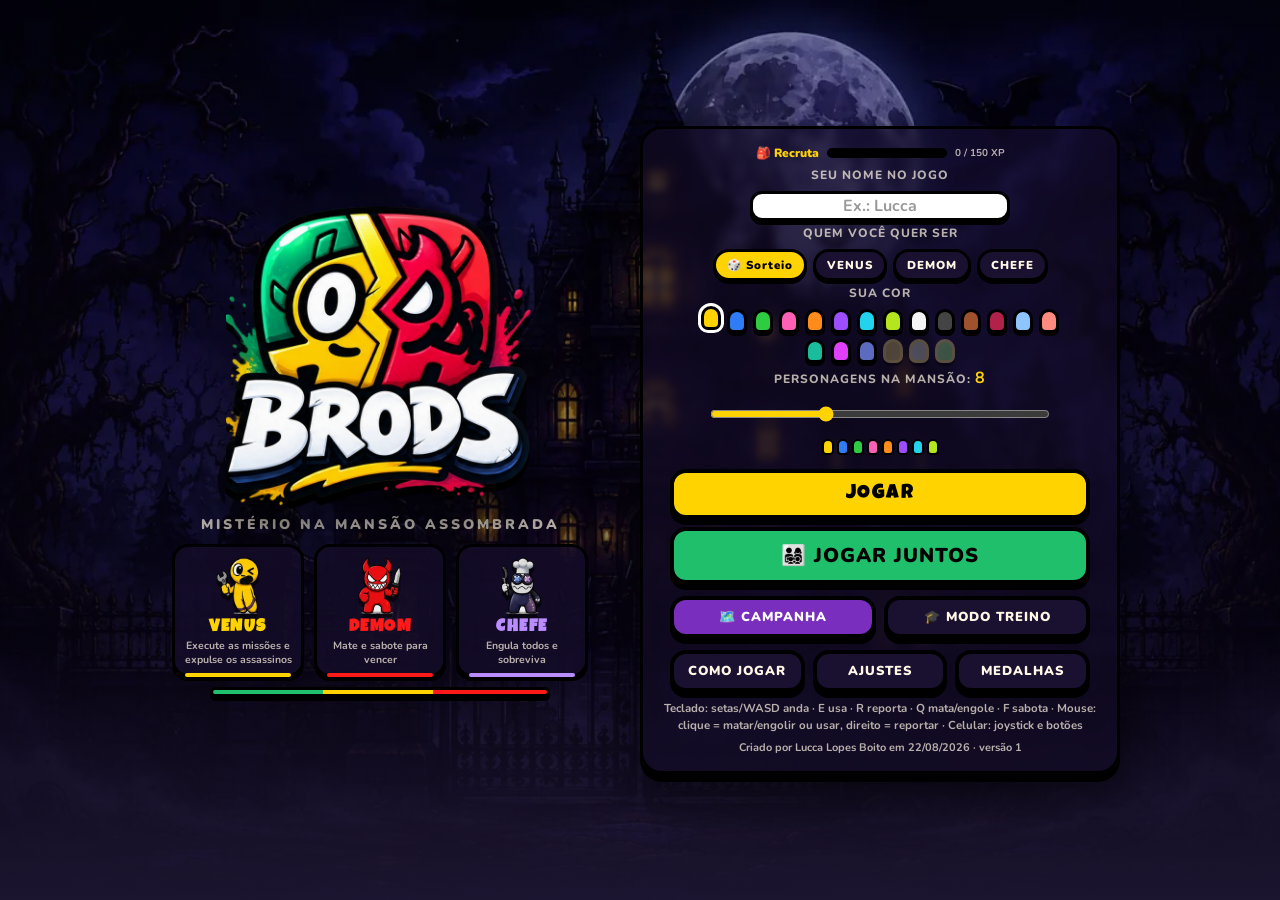
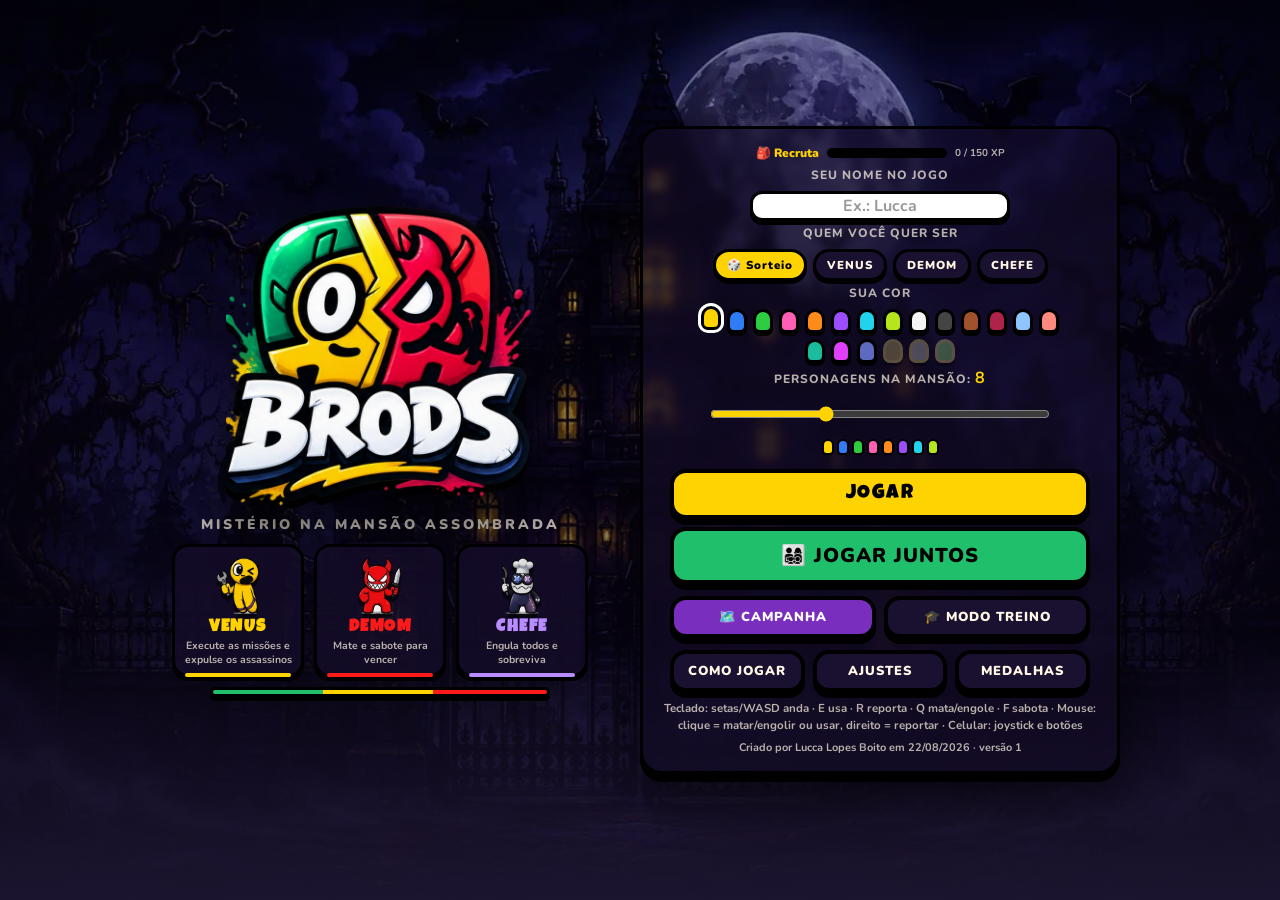
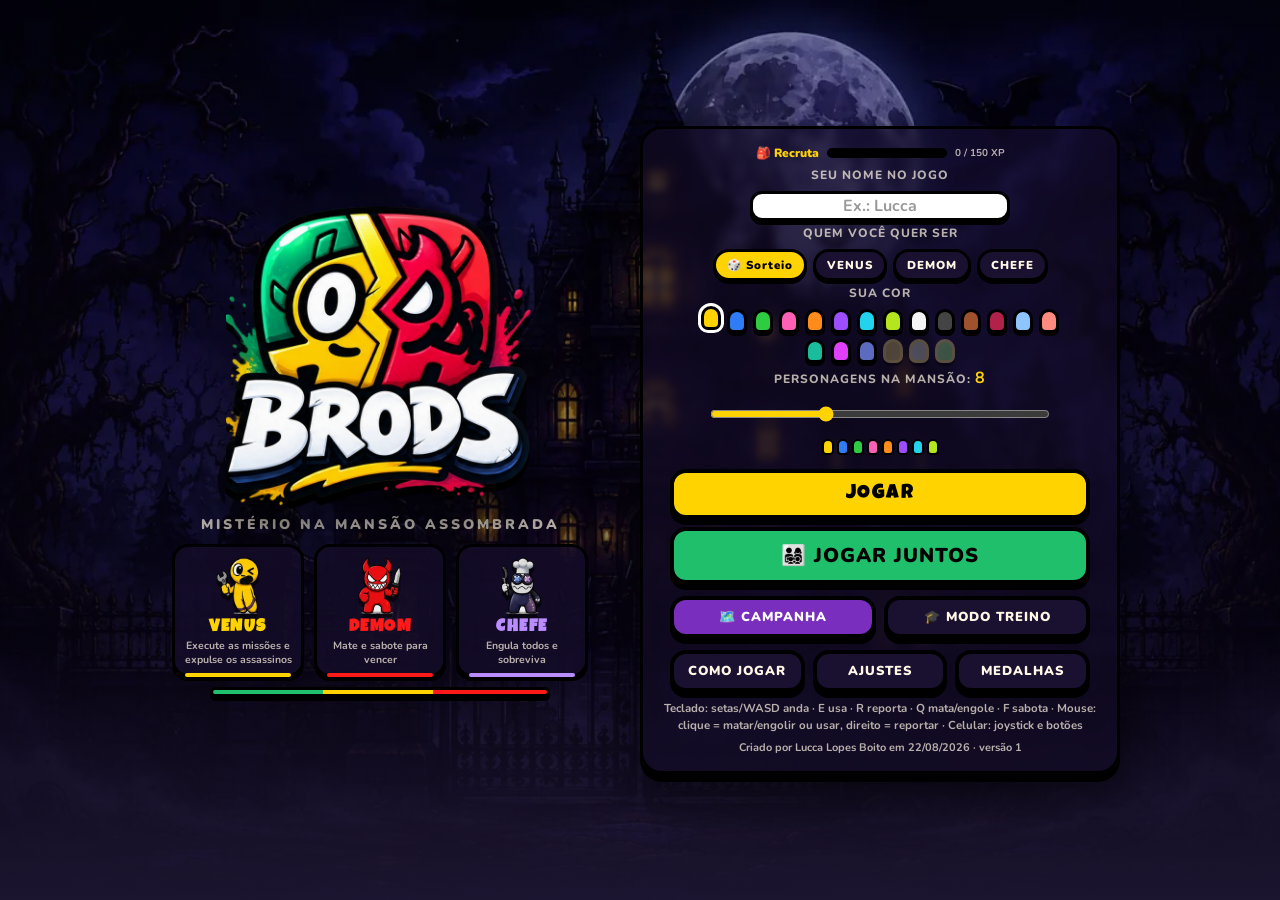
